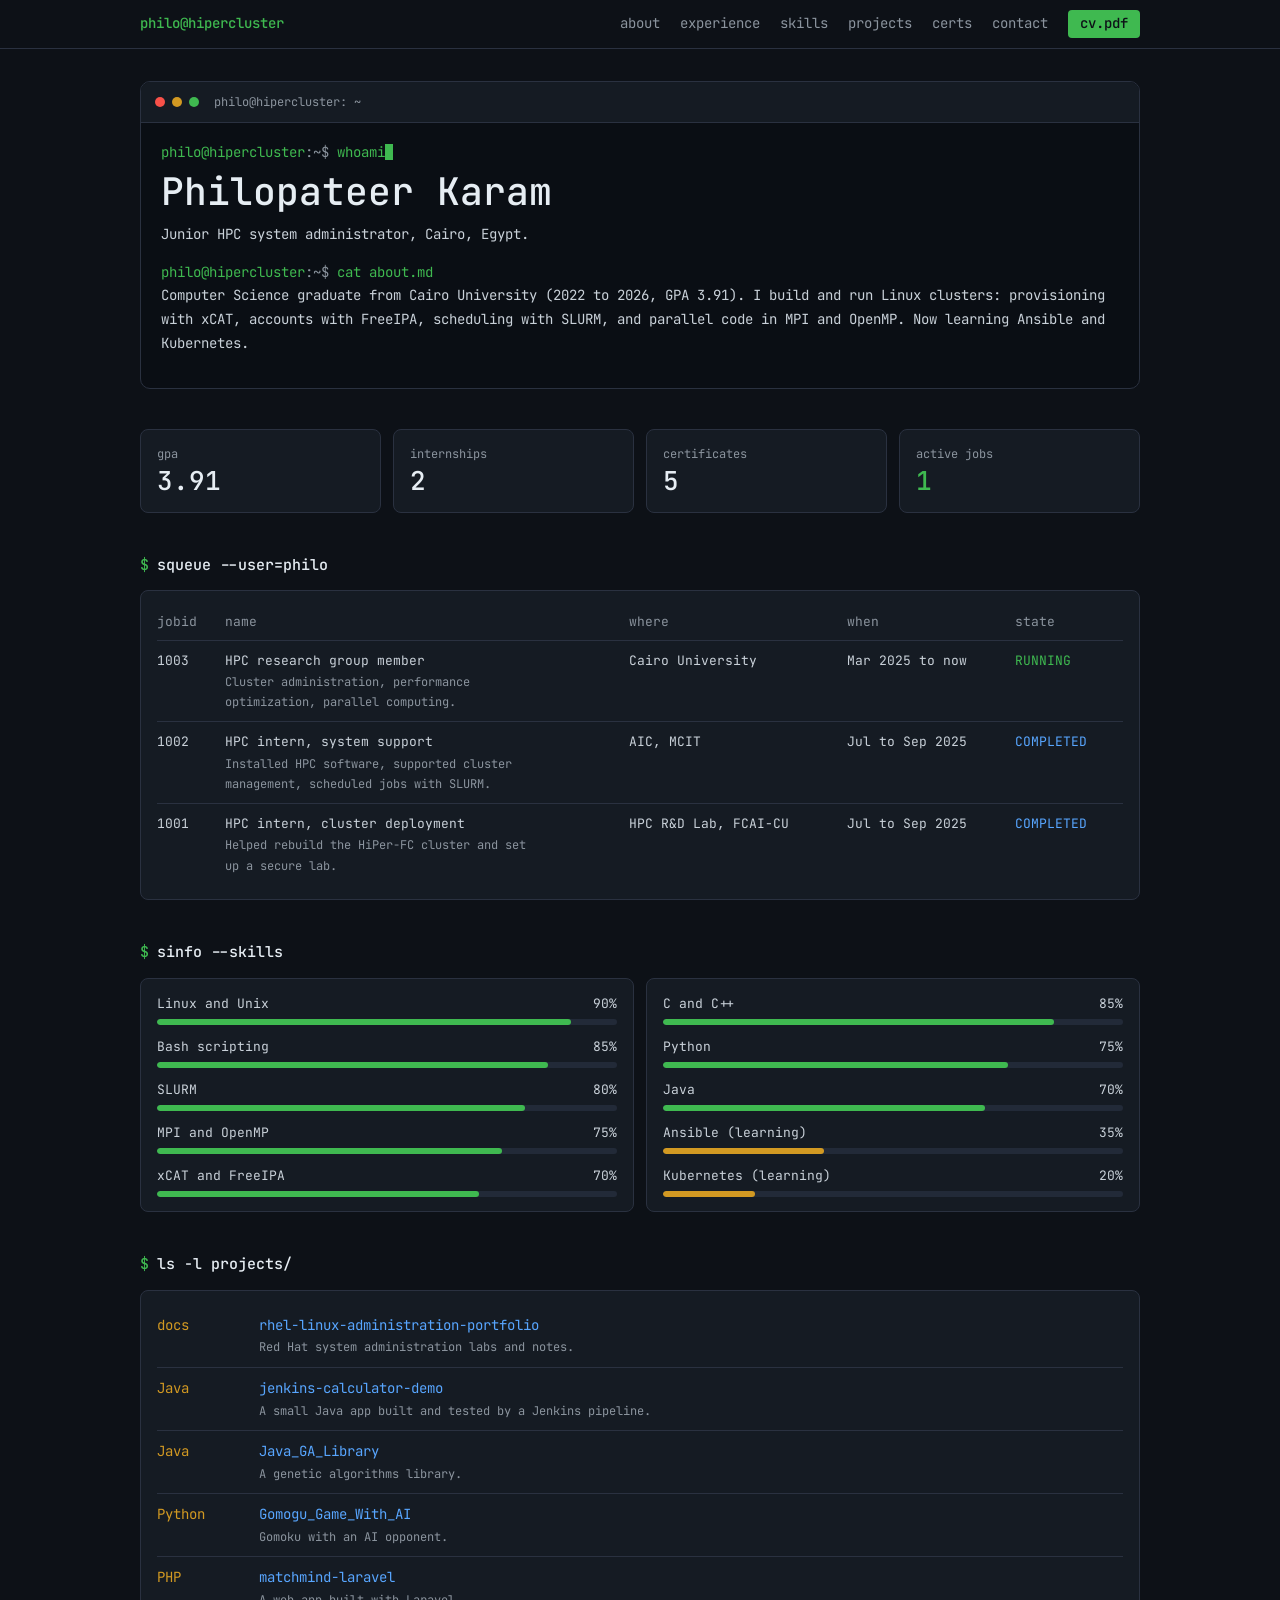
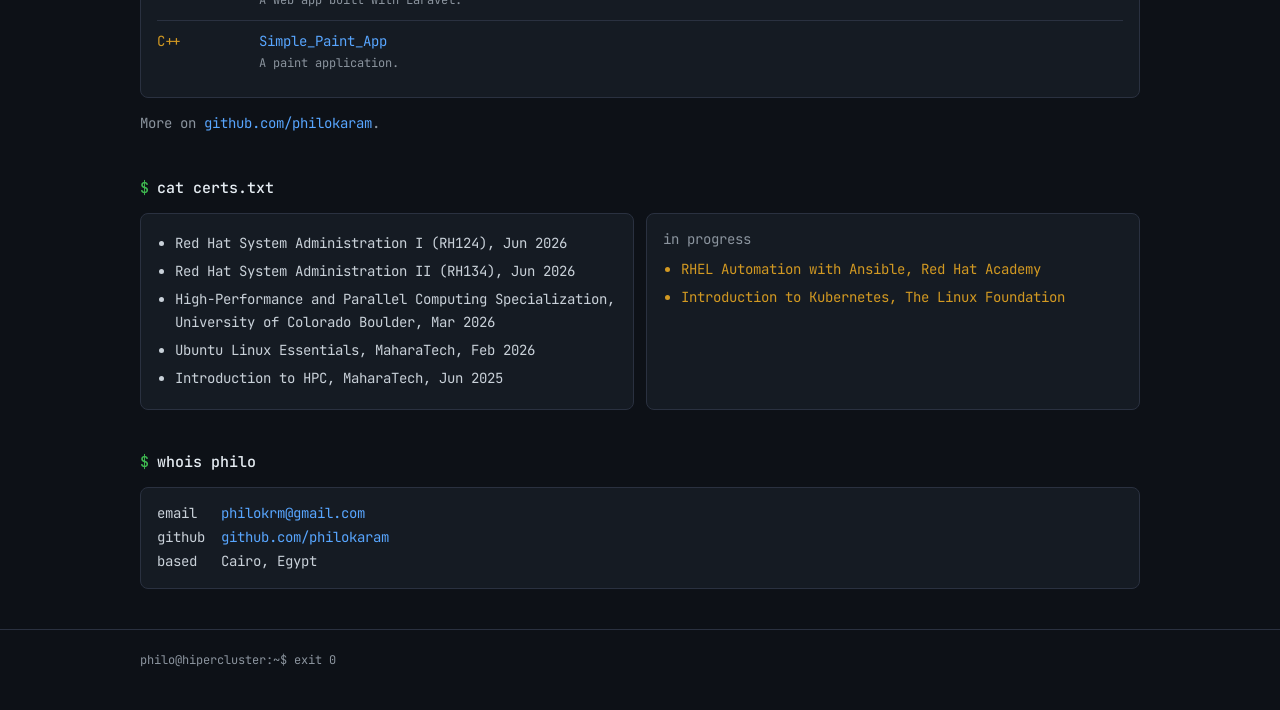
==== index.html @ 04698bd7 "Add files via upload" ====
<!DOCTYPE html>
<html lang="en">
<head>
  <meta charset="utf-8">
  <meta name="viewport" content="width=device-width, initial-scale=1">
  <title>Philopateer Karam | Junior HPC System Administrator</title>
  <meta name="description" content="Junior HPC system administrator from Cairo. Linux, SLURM, xCAT, MPI and OpenMP.">
  <link rel="preconnect" href="https://fonts.googleapis.com">
  <link rel="preconnect" href="https://fonts.gstatic.com" crossorigin>
  <link href="https://fonts.googleapis.com/css2?family=JetBrains+Mono:wght@400;500&display=swap" rel="stylesheet">
  <link rel="stylesheet" href="style.css">
</head>
<body>
<nav>
  <div class="wrap">
    <span class="brand">philo@hipercluster</span>
    <a href="#about">about</a>
    <a href="#experience">experience</a>
    <a href="#skills">skills</a>
    <a href="#projects">projects</a>
    <a href="#certs">certs</a>
    <a href="#contact">contact</a>
    <a class="cv" href="Philopateer-Karam-CV.pdf" download>cv.pdf</a>
  </div>
</nav>

<main class="wrap">
  <div class="term" id="about">
    <div class="bar">
      <i style="background:var(--red)"></i>
      <i style="background:var(--amber)"></i>
      <i style="background:var(--green)"></i>
      <span>philo@hipercluster: ~</span>
    </div>
    <div class="body">
      <div class="ps">philo@hipercluster<b>:~$</b> <span id="typed">whoami</span><span class="cursor" id="cur"></span></div>
      <div class="out on" id="o1">
        <div class="name">Philopateer Karam</div>
        <div>Junior HPC system administrator, Cairo, Egypt.</div>
      </div>
      <div class="out on" id="o2">
        <div class="ps">philo@hipercluster<b>:~$</b> cat about.md</div>
        <div>Computer Science graduate from Cairo University (2022 to 2026, GPA 3.91). I build and run Linux clusters: provisioning with xCAT, accounts with FreeIPA, scheduling with SLURM, and parallel code in MPI and OpenMP. Now learning Ansible and Kubernetes.</div>
      </div>
    </div>
  </div>

  <section aria-label="Summary">
    <div class="grid tiles">
      <div class="panel tile"><div class="k">gpa</div><div class="v">3.91</div></div>
      <div class="panel tile"><div class="k">internships</div><div class="v">2</div></div>
      <div class="panel tile"><div class="k">certificates</div><div class="v">5</div></div>
      <div class="panel tile"><div class="k">active jobs</div><div class="v" style="color:var(--green)">1</div></div>
    </div>
  </section>

  <section id="experience">
    <h2><span class="ps">$</span>squeue --user=philo</h2>
    <div class="panel scroll">
      <table>
        <tr><th>jobid</th><th>name</th><th>where</th><th>when</th><th>state</th></tr>
        <tr><td>1003</td><td>HPC research group member<small>Cluster administration, performance optimization, parallel computing.</small></td><td>Cairo University</td><td>Mar 2025 to now</td><td class="run">RUNNING</td></tr>
        <tr><td>1002</td><td>HPC intern, system support<small>Installed HPC software, supported cluster management, scheduled jobs with SLURM.</small></td><td>AIC, MCIT</td><td>Jul to Sep 2025</td><td class="done">COMPLETED</td></tr>
        <tr><td>1001</td><td>HPC intern, cluster deployment<small>Helped rebuild the HiPer-FC cluster and set up a secure lab.</small></td><td>HPC R&amp;D Lab, FCAI-CU</td><td>Jul to Sep 2025</td><td class="done">COMPLETED</td></tr>
      </table>
    </div>
  </section>

  <section id="skills">
    <h2><span class="ps">$</span>sinfo --skills</h2>
    <div class="grid two">
      <div class="panel" id="sk1">
        <div class="skill"><span>Linux and Unix</span><span>90%</span></div><div class="track"><div style="width:90%"></div></div>
        <div class="skill"><span>Bash scripting</span><span>85%</span></div><div class="track"><div style="width:85%"></div></div>
        <div class="skill"><span>SLURM</span><span>80%</span></div><div class="track"><div style="width:80%"></div></div>
        <div class="skill"><span>MPI and OpenMP</span><span>75%</span></div><div class="track"><div style="width:75%"></div></div>
        <div class="skill"><span>xCAT and FreeIPA</span><span>70%</span></div><div class="track" style="margin-bottom:0"><div style="width:70%"></div></div>
      </div>
      <div class="panel" id="sk2">
        <div class="skill"><span>C and C++</span><span>85%</span></div><div class="track"><div style="width:85%"></div></div>
        <div class="skill"><span>Python</span><span>75%</span></div><div class="track"><div style="width:75%"></div></div>
        <div class="skill"><span>Java</span><span>70%</span></div><div class="track"><div style="width:70%"></div></div>
        <div class="skill"><span>Ansible (learning)</span><span>35%</span></div><div class="track learn"><div style="width:35%"></div></div>
        <div class="skill"><span>Kubernetes (learning)</span><span>20%</span></div><div class="track learn" style="margin-bottom:0"><div style="width:20%"></div></div>
      </div>
    </div>
  </section>

  <section id="projects">
    <h2><span class="ps">$</span>ls -l projects/</h2>
    <div class="panel">
      <ul class="ls">
        <li><span class="lang">docs</span><span><a href="https://github.com/philokaram/rhel-linux-administration-portfolio">rhel-linux-administration-portfolio</a><small>Red Hat system administration labs and notes.</small></span></li>
        <li><span class="lang">Java</span><span><a href="https://github.com/philokaram/jenkins-calculator-demo">jenkins-calculator-demo</a><small>A small Java app built and tested by a Jenkins pipeline.</small></span></li>
        <li><span class="lang">Java</span><span><a href="https://github.com/philokaram/Java_GA_Library">Java_GA_Library</a><small>A genetic algorithms library.</small></span></li>
        <li><span class="lang">Python</span><span><a href="https://github.com/philokaram/Gomogu_Game_With_AI">Gomogu_Game_With_AI</a><small>Gomoku with an AI opponent.</small></span></li>
        <li><span class="lang">PHP</span><span><a href="https://github.com/philokaram/matchmind-laravel">matchmind-laravel</a><small>A web app built with Laravel.</small></span></li>
        <li><span class="lang">C++</span><span><a href="https://github.com/philokaram/Simple_Paint_App">Simple_Paint_App</a><small>A paint application.</small></span></li>
      </ul>
    </div>
    <p class="dim">More on <a href="https://github.com/philokaram">github.com/philokaram</a>.</p>
  </section>

  <section id="certs">
    <h2><span class="ps">$</span>cat certs.txt</h2>
    <div class="grid two">
      <div class="panel">
        <ul class="plain">
          <li>Red Hat System Administration I (RH124), Jun 2026</li>
          <li>Red Hat System Administration II (RH134), Jun 2026</li>
          <li>High-Performance and Parallel Computing Specialization, University of Colorado Boulder, Mar 2026</li>
          <li>Ubuntu Linux Essentials, MaharaTech, Feb 2026</li>
          <li>Introduction to HPC, MaharaTech, Jun 2025</li>
        </ul>
      </div>
      <div class="panel">
        <div class="dim" style="margin-bottom:6px">in progress</div>
        <ul class="plain">
          <li class="run" style="color:var(--amber)">RHEL Automation with Ansible, Red Hat Academy</li>
          <li style="color:var(--amber)">Introduction to Kubernetes, The Linux Foundation</li>
        </ul>
      </div>
    </div>
  </section>

  <section id="contact">
    <h2><span class="ps">$</span>whois philo</h2>
    <div class="panel">
      <div>email&nbsp;&nbsp;&nbsp;<a href="mailto:philokrm@gmail.com">philokrm@gmail.com</a></div>
      <div>github&nbsp;&nbsp;<a href="https://github.com/philokaram">github.com/philokaram</a></div>
      <div>based&nbsp;&nbsp;&nbsp;Cairo, Egypt</div>
    </div>
  </section>
</main>

<footer>
  <div class="wrap">philo@hipercluster:~$ exit 0</div>
</footer>

<script src="script.js"></script>
</body>
</html>
---- style.css ----
:root {
  --bg: #0d1117;
  --panel: #151b23;
  --line: #2a3140;
  --text: #c9d1d9;
  --dim: #8b949e;
  --green: #3fb950;
  --amber: #d29922;
  --blue: #58a6ff;
  --red: #f85149;
  --mono: "JetBrains Mono", ui-monospace, Menlo, Consolas, monospace;
}

* {
  box-sizing: border-box;
}

html {
  scroll-behavior: smooth;
  scroll-padding-top: 56px;
}

body {
  margin: 0;
  background: var(--bg);
  color: var(--text);
  font: 400 14px/1.7 var(--mono);
}

a {
  color: var(--blue);
  text-decoration: none;
}

a:hover {
  text-decoration: underline;
}

a:focus-visible,
button:focus-visible {
  outline: 2px solid var(--green);
  outline-offset: 2px;
}

.wrap {
  max-width: 1040px;
  margin: 0 auto;
  padding: 0 20px;
}

nav {
  position: sticky;
  top: 0;
  z-index: 5;
  background: var(--bg);
  border-bottom: 1px solid var(--line);
}

nav .wrap {
  display: flex;
  align-items: center;
  gap: 20px;
  height: 48px;
  overflow-x: auto;
  white-space: nowrap;
}

nav .brand {
  color: var(--green);
  font-weight: 500;
  margin-right: auto;
}

nav a {
  color: var(--dim);
}

nav a:hover {
  color: var(--text);
  text-decoration: none;
}

nav a.cv {
  color: var(--bg);
  background: var(--green);
  padding: 2px 12px;
  border-radius: 4px;
  font-weight: 500;
}

.term {
  margin: 32px 0;
  background: #0a0e14;
  border: 1px solid var(--line);
  border-radius: 10px;
  overflow: hidden;
}

.bar {
  display: flex;
  align-items: center;
  gap: 7px;
  padding: 10px 14px;
  background: var(--panel);
  border-bottom: 1px solid var(--line);
  color: var(--dim);
  font-size: 12px;
}

.bar i {
  width: 10px;
  height: 10px;
  border-radius: 50%;
  display: inline-block;
}

.bar span {
  margin-left: 8px;
}

.body {
  padding: 18px 20px;
}

.ps {
  color: var(--green);
}

.ps b {
  color: var(--dim);
  font-weight: 400;
}

.name {
  font-size: clamp(24px, 5vw, 38px);
  line-height: 1.2;
  font-weight: 500;
  color: #e6edf3;
  margin: 4px 0 8px;
}

.cursor {
  display: inline-block;
  width: 8px;
  height: 16px;
  background: var(--green);
  vertical-align: -3px;
  animation: blink 1.1s steps(2) infinite;
}

@keyframes blink {
  50% {
    opacity: 0;
  }
}

.out {
  margin: 0 0 14px;
}

.js .out {
  opacity: 0;
}

.js .out.on {
  opacity: 1;
}

h2 {
  font-size: 15px;
  font-weight: 500;
  margin: 0 0 12px;
  color: #e6edf3;
}

h2 .ps {
  margin-right: 8px;
}

section {
  margin: 40px 0;
}

.grid {
  display: grid;
  gap: 12px;
}

.tiles {
  grid-template-columns: repeat(auto-fit, minmax(140px, 1fr));
}

.panel {
  background: var(--panel);
  border: 1px solid var(--line);
  border-radius: 8px;
  padding: 14px 16px;
}

.tile .k {
  font-size: 12px;
  color: var(--dim);
}

.tile .v {
  font-size: 26px;
  font-weight: 500;
  color: #e6edf3;
  line-height: 1.3;
}

.two {
  grid-template-columns: repeat(auto-fit, minmax(300px, 1fr));
}

.skill {
  display: flex;
  justify-content: space-between;
  font-size: 13px;
}

.track {
  height: 6px;
  background: #222a38;
  border-radius: 3px;
  margin: 4px 0 11px;
  overflow: hidden;
}

.track div {
  height: 100%;
  background: var(--green);
  border-radius: 3px;
}

.track.learn div {
  background: var(--amber);
}

.scroll {
  overflow-x: auto;
}

table {
  width: 100%;
  border-collapse: collapse;
  font-size: 13px;
}

th {
  color: var(--dim);
  font-weight: 400;
  text-align: left;
  padding: 6px 14px 6px 0;
  white-space: nowrap;
}

td {
  padding: 9px 14px 9px 0;
  border-top: 1px solid var(--line);
  vertical-align: top;
}

td small {
  display: block;
  color: var(--dim);
  font-size: 12px;
  max-width: 44ch;
}

.run {
  color: var(--green);
}

.done {
  color: var(--blue);
}

.ls {
  list-style: none;
  margin: 0;
  padding: 0;
}

.ls li {
  display: grid;
  grid-template-columns: 90px 1fr;
  gap: 12px;
  padding: 9px 0;
  border-top: 1px solid var(--line);
}

.ls li:first-child {
  border-top: 0;
}

.ls .lang {
  color: var(--amber);
}

.ls small {
  display: block;
  color: var(--dim);
  font-size: 12px;
}

.plain {
  margin: 0;
  padding-left: 18px;
}

.plain li {
  margin: 4px 0;
}

.dim {
  color: var(--dim);
}

footer {
  border-top: 1px solid var(--line);
  padding: 20px 0 40px;
  color: var(--dim);
  font-size: 12px;
}

@media (max-width: 560px) {
  .ls li {
    grid-template-columns: 1fr;
    gap: 0;
  }
}

@media (prefers-reduced-motion: reduce) {
  .cursor {
    animation: none;
  }
  html {
    scroll-behavior: auto;
  }
}
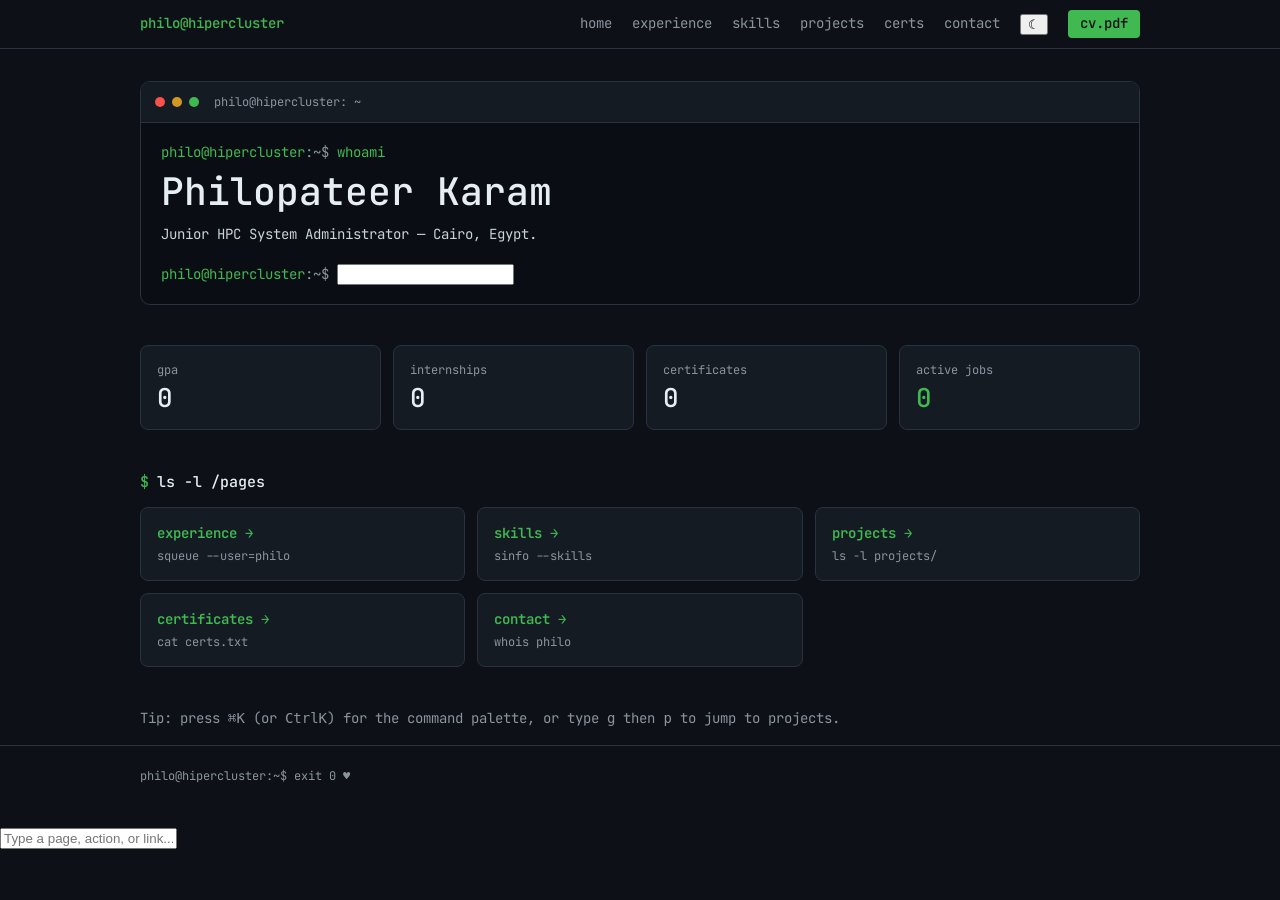
==== commit 9d5d3225: "Update index.html" ====
--- a/index.html
+++ b/index.html
@@ -1,141 +1,108 @@
 <!DOCTYPE html>
 <html lang="en">
 <head>
-  <meta charset="utf-8">
-  <meta name="viewport" content="width=device-width, initial-scale=1">
-  <title>Philopateer Karam | Junior HPC System Administrator</title>
-  <meta name="description" content="Junior HPC system administrator from Cairo. Linux, SLURM, xCAT, MPI and OpenMP.">
-  <link rel="preconnect" href="https://fonts.googleapis.com">
-  <link rel="preconnect" href="https://fonts.gstatic.com" crossorigin>
-  <link href="https://fonts.googleapis.com/css2?family=JetBrains+Mono:wght@400;500&display=swap" rel="stylesheet">
-  <link rel="stylesheet" href="style.css">
+<meta charset="utf-8">
+<meta name="viewport" content="width=device-width, initial-scale=1">
+<title>Philopateer Karam | Home</title>
+<meta name="description" content="Junior HPC system administrator from Cairo. Linux, SLURM, xCAT, MPI and OpenMP.">
+<link rel="preconnect" href="https://fonts.googleapis.com">
+<link rel="preconnect" href="https://fonts.gstatic.com" crossorigin>
+<link href="https://fonts.googleapis.com/css2?family=JetBrains+Mono:wght@400;500;600&display=swap" rel="stylesheet">
+<link rel="stylesheet" href="style.css">
 </head>
 <body>
+<div id="progress"></div>
+
 <nav>
   <div class="wrap">
     <span class="brand">philo@hipercluster</span>
-    <a href="#about">about</a>
-    <a href="#experience">experience</a>
-    <a href="#skills">skills</a>
-    <a href="#projects">projects</a>
-    <a href="#certs">certs</a>
-    <a href="#contact">contact</a>
+    <a href="index.html">home</a>
+    <a href="experience.html">experience</a>
+    <a href="skills.html">skills</a>
+    <a href="projects.html">projects</a>
+    <a href="certs.html">certs</a>
+    <a href="contact.html">contact</a>
+    <button class="nav-btn" id="themeToggle" title="Toggle theme">☾</button>
     <a class="cv" href="Philopateer-Karam-CV.pdf" download>cv.pdf</a>
   </div>
 </nav>
 
 <main class="wrap">
-  <div class="term" id="about">
+  <!-- Interactive terminal -->
+  <div class="term reveal" id="term">
     <div class="bar">
       <i style="background:var(--red)"></i>
       <i style="background:var(--amber)"></i>
       <i style="background:var(--green)"></i>
       <span>philo@hipercluster: ~</span>
+      <span class="clock"></span>
     </div>
     <div class="body">
-      <div class="ps">philo@hipercluster<b>:~$</b> <span id="typed">whoami</span><span class="cursor" id="cur"></span></div>
-      <div class="out on" id="o1">
-        <div class="name">Philopateer Karam</div>
-        <div>Junior HPC system administrator, Cairo, Egypt.</div>
-      </div>
-      <div class="out on" id="o2">
-        <div class="ps">philo@hipercluster<b>:~$</b> cat about.md</div>
-        <div>Computer Science graduate from Cairo University (2022 to 2026, GPA 3.91). I build and run Linux clusters: provisioning with xCAT, accounts with FreeIPA, scheduling with SLURM, and parallel code in MPI and OpenMP. Now learning Ansible and Kubernetes.</div>
+      <div class="ps">philo@hipercluster<b>:~$</b> whoami</div>
+      <div class="name">Philopateer Karam <span class="role"></span></div>
+      <div style="margin-bottom:16px">Junior HPC System Administrator — Cairo, Egypt.</div>
+
+      <div id="termLog"></div>
+      <div class="cmd-line ps">
+        <span>philo@hipercluster<b>:~$</b></span>
+        <input id="termInput" class="cmd-input" autocomplete="off" spellcheck="false" aria-label="Terminal input">
       </div>
     </div>
   </div>
 
-  <section aria-label="Summary">
+  <!-- Animated stats -->
+  <section aria-label="Summary" class="reveal">
     <div class="grid tiles">
-      <div class="panel tile"><div class="k">gpa</div><div class="v">3.91</div></div>
-      <div class="panel tile"><div class="k">internships</div><div class="v">2</div></div>
-      <div class="panel tile"><div class="k">certificates</div><div class="v">5</div></div>
-      <div class="panel tile"><div class="k">active jobs</div><div class="v" style="color:var(--green)">1</div></div>
+      <div class="panel tile interactive"><div class="k">gpa</div><div class="v" data-count="3.91" data-decimals="2">0</div></div>
+      <div class="panel tile interactive"><div class="k">internships</div><div class="v" data-count="2">0</div></div>
+      <div class="panel tile interactive"><div class="k">certificates</div><div class="v" data-count="5">0</div></div>
+      <div class="panel tile interactive"><div class="k">active jobs</div><div class="v" data-count="1" style="color:var(--green)">0</div></div>
     </div>
   </section>
 
-  <section id="experience">
-    <h2><span class="ps">$</span>squeue --user=philo</h2>
-    <div class="panel scroll">
-      <table>
-        <tr><th>jobid</th><th>name</th><th>where</th><th>when</th><th>state</th></tr>
-        <tr><td>1003</td><td>HPC research group member<small>Cluster administration, performance optimization, parallel computing.</small></td><td>Cairo University</td><td>Mar 2025 to now</td><td class="run">RUNNING</td></tr>
-        <tr><td>1002</td><td>HPC intern, system support<small>Installed HPC software, supported cluster management, scheduled jobs with SLURM.</small></td><td>AIC, MCIT</td><td>Jul to Sep 2025</td><td class="done">COMPLETED</td></tr>
-        <tr><td>1001</td><td>HPC intern, cluster deployment<small>Helped rebuild the HiPer-FC cluster and set up a secure lab.</small></td><td>HPC R&amp;D Lab, FCAI-CU</td><td>Jul to Sep 2025</td><td class="done">COMPLETED</td></tr>
-      </table>
+  <!-- Quick links -->
+  <section class="reveal">
+    <h2><span class="ps">$</span>ls -l /pages</h2>
+    <div class="grid two">
+      <a class="panel interactive" href="experience.html" style="text-decoration:none">
+        <div style="color:var(--green);font-weight:600">experience →</div>
+        <div class="dim" style="font-size:12px">squeue --user=philo</div>
+      </a>
+      <a class="panel interactive" href="skills.html" style="text-decoration:none">
+        <div style="color:var(--green);font-weight:600">skills →</div>
+        <div class="dim" style="font-size:12px">sinfo --skills</div>
+      </a>
+      <a class="panel interactive" href="projects.html" style="text-decoration:none">
+        <div style="color:var(--green);font-weight:600">projects →</div>
+        <div class="dim" style="font-size:12px">ls -l projects/</div>
+      </a>
+      <a class="panel interactive" href="certs.html" style="text-decoration:none">
+        <div style="color:var(--green);font-weight:600">certificates →</div>
+        <div class="dim" style="font-size:12px">cat certs.txt</div>
+      </a>
+      <a class="panel interactive" href="contact.html" style="text-decoration:none">
+        <div style="color:var(--green);font-weight:600">contact →</div>
+        <div class="dim" style="font-size:12px">whois philo</div>
+      </a>
     </div>
   </section>
 
-  <section id="skills">
-    <h2><span class="ps">$</span>sinfo --skills</h2>
-    <div class="grid two">
-      <div class="panel" id="sk1">
-        <div class="skill"><span>Linux and Unix</span><span>90%</span></div><div class="track"><div style="width:90%"></div></div>
-        <div class="skill"><span>Bash scripting</span><span>85%</span></div><div class="track"><div style="width:85%"></div></div>
-        <div class="skill"><span>SLURM</span><span>80%</span></div><div class="track"><div style="width:80%"></div></div>
-        <div class="skill"><span>MPI and OpenMP</span><span>75%</span></div><div class="track"><div style="width:75%"></div></div>
-        <div class="skill"><span>xCAT and FreeIPA</span><span>70%</span></div><div class="track" style="margin-bottom:0"><div style="width:70%"></div></div>
-      </div>
-      <div class="panel" id="sk2">
-        <div class="skill"><span>C and C++</span><span>85%</span></div><div class="track"><div style="width:85%"></div></div>
-        <div class="skill"><span>Python</span><span>75%</span></div><div class="track"><div style="width:75%"></div></div>
-        <div class="skill"><span>Java</span><span>70%</span></div><div class="track"><div style="width:70%"></div></div>
-        <div class="skill"><span>Ansible (learning)</span><span>35%</span></div><div class="track learn"><div style="width:35%"></div></div>
-        <div class="skill"><span>Kubernetes (learning)</span><span>20%</span></div><div class="track learn" style="margin-bottom:0"><div style="width:20%"></div></div>
-      </div>
-    </div>
-  </section>
-
-  <section id="projects">
-    <h2><span class="ps">$</span>ls -l projects/</h2>
-    <div class="panel">
-      <ul class="ls">
-        <li><span class="lang">docs</span><span><a href="https://github.com/philokaram/rhel-linux-administration-portfolio">rhel-linux-administration-portfolio</a><small>Red Hat system administration labs and notes.</small></span></li>
-        <li><span class="lang">Java</span><span><a href="https://github.com/philokaram/jenkins-calculator-demo">jenkins-calculator-demo</a><small>A small Java app built and tested by a Jenkins pipeline.</small></span></li>
-        <li><span class="lang">Java</span><span><a href="https://github.com/philokaram/Java_GA_Library">Java_GA_Library</a><small>A genetic algorithms library.</small></span></li>
-        <li><span class="lang">Python</span><span><a href="https://github.com/philokaram/Gomogu_Game_With_AI">Gomogu_Game_With_AI</a><small>Gomoku with an AI opponent.</small></span></li>
-        <li><span class="lang">PHP</span><span><a href="https://github.com/philokaram/matchmind-laravel">matchmind-laravel</a><small>A web app built with Laravel.</small></span></li>
-        <li><span class="lang">C++</span><span><a href="https://github.com/philokaram/Simple_Paint_App">Simple_Paint_App</a><small>A paint application.</small></span></li>
-      </ul>
-    </div>
-    <p class="dim">More on <a href="https://github.com/philokaram">github.com/philokaram</a>.</p>
-  </section>
-
-  <section id="certs">
-    <h2><span class="ps">$</span>cat certs.txt</h2>
-    <div class="grid two">
-      <div class="panel">
-        <ul class="plain">
-          <li>Red Hat System Administration I (RH124), Jun 2026</li>
-          <li>Red Hat System Administration II (RH134), Jun 2026</li>
-          <li>High-Performance and Parallel Computing Specialization, University of Colorado Boulder, Mar 2026</li>
-          <li>Ubuntu Linux Essentials, MaharaTech, Feb 2026</li>
-          <li>Introduction to HPC, MaharaTech, Jun 2025</li>
-        </ul>
-      </div>
-      <div class="panel">
-        <div class="dim" style="margin-bottom:6px">in progress</div>
-        <ul class="plain">
-          <li class="run" style="color:var(--amber)">RHEL Automation with Ansible, Red Hat Academy</li>
-          <li style="color:var(--amber)">Introduction to Kubernetes, The Linux Foundation</li>
-        </ul>
-      </div>
-    </div>
-  </section>
-
-  <section id="contact">
-    <h2><span class="ps">$</span>whois philo</h2>
-    <div class="panel">
-      <div>email&nbsp;&nbsp;&nbsp;<a href="mailto:philokrm@gmail.com">philokrm@gmail.com</a></div>
-      <div>github&nbsp;&nbsp;<a href="https://github.com/philokaram">github.com/philokaram</a></div>
-      <div>based&nbsp;&nbsp;&nbsp;Cairo, Egypt</div>
-    </div>
-  </section>
+  <p class="dim" style="margin-top:24px">
+    Tip: press <kbd>⌘</kbd><kbd>K</kbd> (or <kbd>Ctrl</kbd><kbd>K</kbd>) for the command palette, or type <kbd>g</kbd> then <kbd>p</kbd> to jump to projects.
+  </p>
 </main>
 
-<footer>
-  <div class="wrap">philo@hipercluster:~$ exit 0</div>
-</footer>
+<footer><div class="wrap">philo@hipercluster:~$ exit 0 <span class="heart">♥</span></div></footer>
+
+<!-- Command palette -->
+<div id="palette" role="dialog" aria-modal="true" aria-label="Command palette">
+  <div class="box">
+    <input type="text" placeholder="Type a page, action, or link..." aria-label="Search">
+    <ul></ul>
+  </div>
+</div>
+
+<div id="toast" role="status" aria-live="polite"></div>
 
 <script src="script.js"></script>
 </body>
